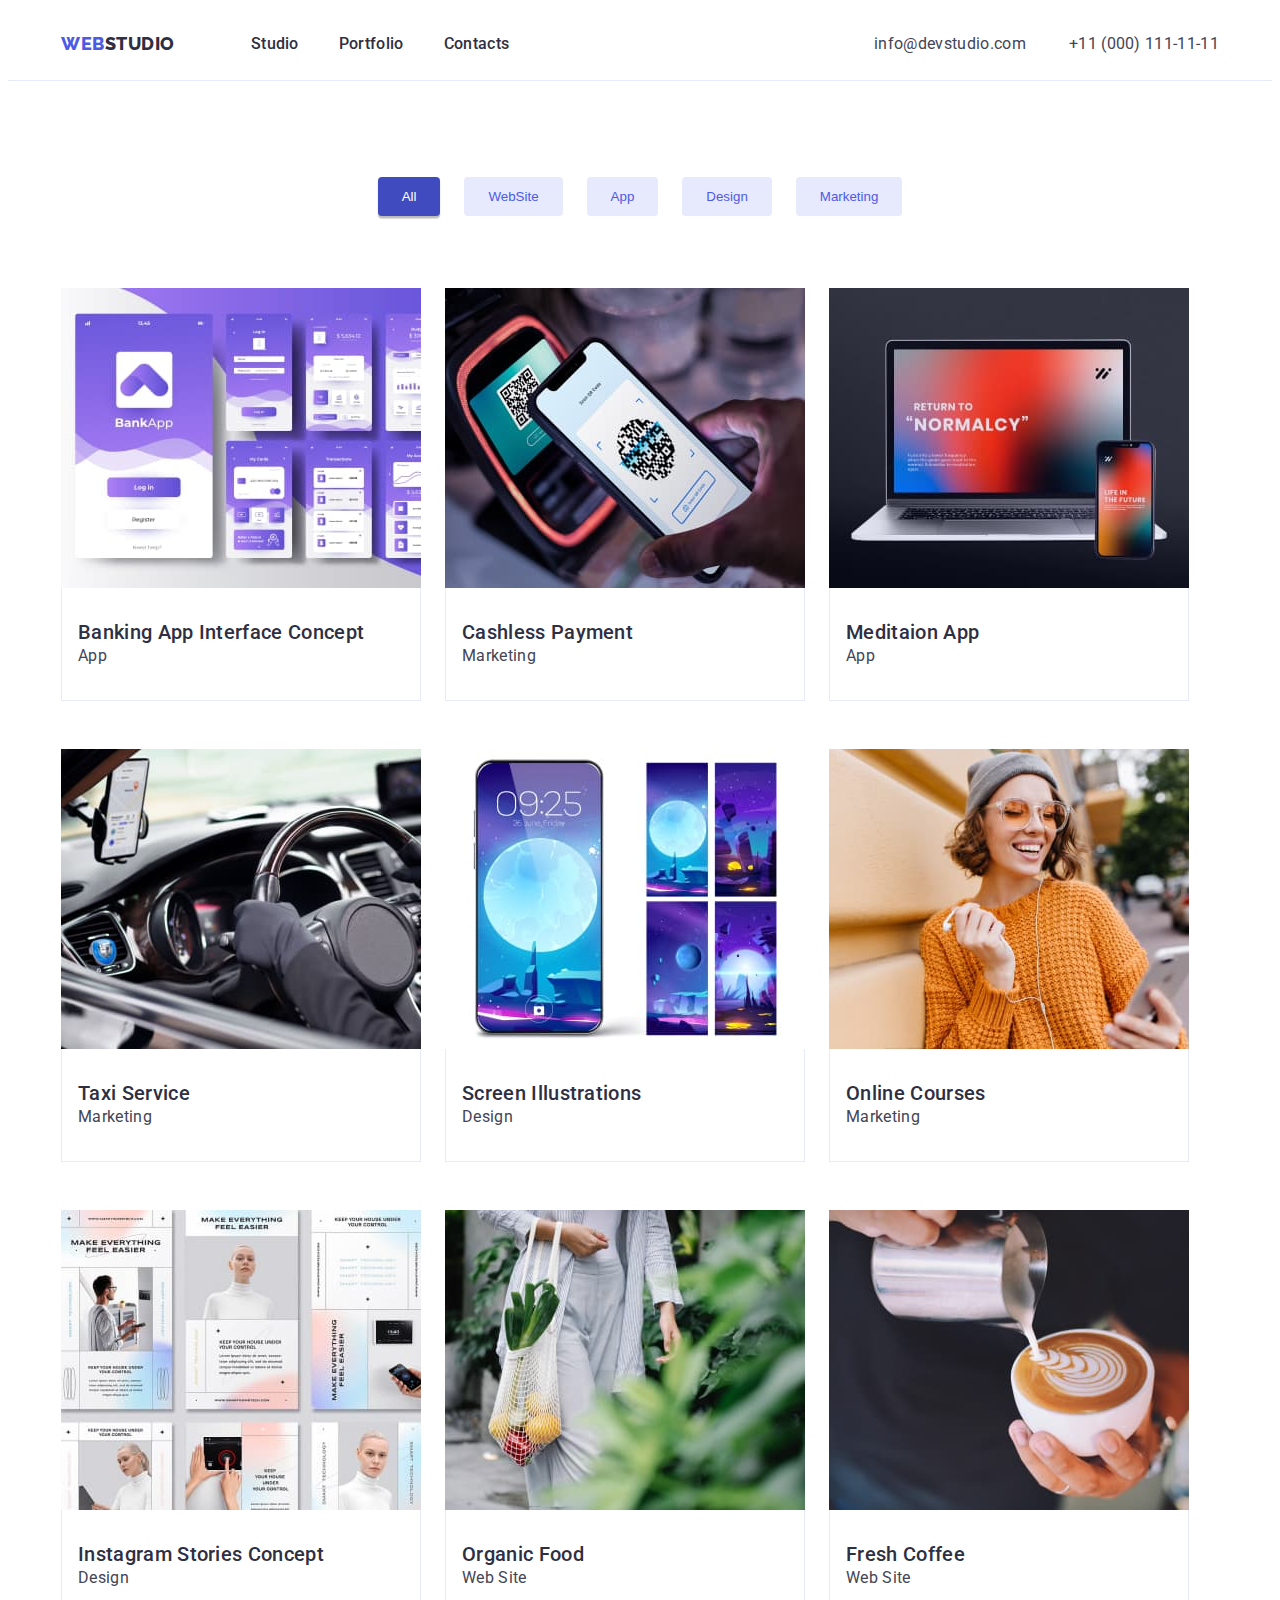
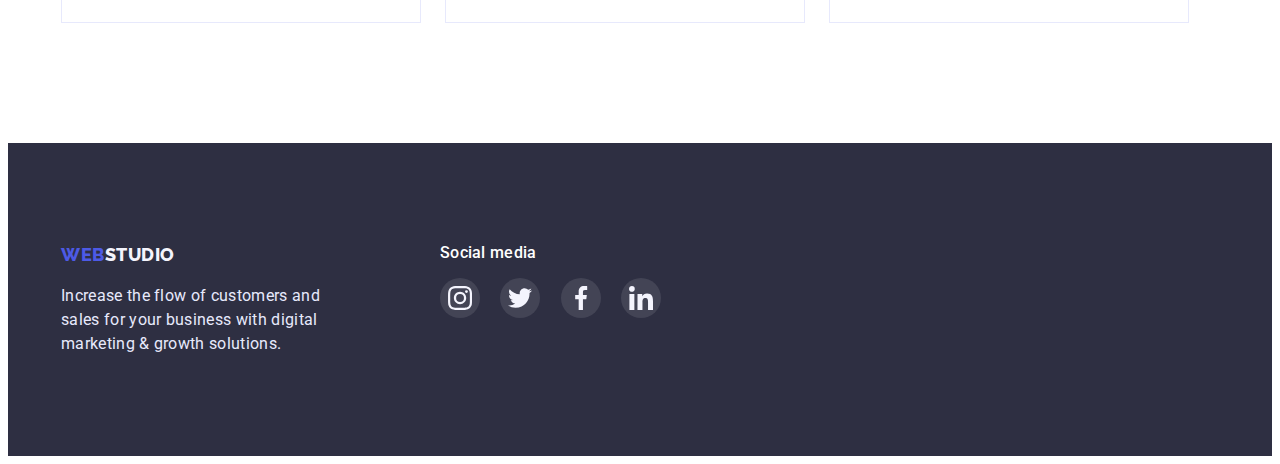
==== portfolio.html @ 83fb2c3f "edit" ====
<!DOCTYPE html>
<html lang="en">
  <head>
    <meta charset="UTF-8" />
    <meta http-equiv="X-UA-Compatible" content="IE=edge" />
    <meta name="viewport" content="width=device-width, initial-scale=1.0" />
    <title>Document</title>
    <link
      href="https://fonts.googleapis.com/css2?family=Raleway:wght@800&family=Roboto:wght@400;500;700;900&display=swap"
      rel="stylesheet"
    />
    <link
      rel="stylesheet"
      href="https://cdnjs.cloudflare.com/ajax/libs/modern-normalize/1.1.0/modern-normalize.min.css"
      integrity="sha512-wpPYUAdjBVSE4KJnH1VR1HeZfpl1ub8YT/NKx4PuQ5NmX2tKuGu6U/JRp5y+Y8XG2tV+wKQpNHVUX03MfMFn9Q=="
      crossorigin="anonymous"
      referrerpolicy="no-referrer"
    />
    <link rel="stylesheet" href="./css/style.css" />
  </head>

  <body>
    <!-- header -->
    <header class="head">
      <div class="container">
        <div class="header">
          <nav class="header-nav">
            <a href="./index.html" class="logo link">
              Web<span class="logo span">Studio</span>
            </a>
            <ul class="site-nav list">
              <li class="item">
                <a href=".index/html" class="nav link">Studio</a>
              </li>
              <li class="item">
                <a href="./portfolio.html" class="nav link">Portfolio</a>
              </li>
              <li class="item"><a href="" class="nav link">Contacts</a></li>
            </ul>
          </nav>
          <ul class="header-address list">
            <li class="item">
              <a href="mailto:info@devstudio.com" class="info link">
                info@devstudio.com</a
              >
            </li>
            <li class="item">
              <a href="tel:+11000111-11-11" class="info link">
                +11 (000) 111-11-11</a
              >
            </li>
          </ul>
        </div>
      </div>
    </header>
    <!-- main -->
    <main>
      <section class="portfolio">
        <div class="container">
          <h1 hidden>Portfolio</h1>
          <ul class="filter list">
            <li class="item">
              <button type="button" class="button-hover btn">All</button>
            </li>
            <li class="item">
              <button type="button" class="button btn">WebSite</button>
            </li>
            <li class="item">
              <button type="button" class="button btn">App</button>
            </li>
            <li class="item">
              <button type="button" class="button btn">Design</button>
            </li>
            <li class="item">
              <button type="button" class="button btn">Marketing</button>
            </li>
          </ul>
          <ul class="card-set list">
            <li>
              <a href="" class="cards-block link">
                <img
                  class="card-thumbs"
                  src="./portfolio/banking-app-interface-concept.jpg"
                  width="360"
                  height="300"
                  alt="Banking App Interface Concept"
                />
                <div class="cards-text">
                  <h2 class="cards">Banking App Interface Concept</h2>
                  <p>App</p>
                </div>
              </a>
            </li>
            <li>
              <a href="" class="cards-block link">
                <img
                  class="card-thumbs"
                  src="./portfolio/cashless-payment.jpg"
                  width="360"
                  height="300"
                  alt="Cashless Payment"
                />
                <div class="cards-text">
                  <h2 class="cards">Cashless Payment</h2>
                  <p>Marketing</p>
                </div>
              </a>
            </li>
            <li>
              <a href="" class="cards-block link">
                <img
                  class="card-thumbs"
                  src="./portfolio/meditaion-app.jpg"
                  width="360"
                  height="300"
                  alt="Meditaion App"
                />
                <div class="cards-text">
                  <h2 class="cards">Meditaion App</h2>
                  <p>App</p>
                </div>
              </a>
            </li>
            <li>
              <a href="" class="cards-block link">
                <img
                  class="card-thumbs"
                  src="./portfolio/taxi-service.jpg"
                  width="360"
                  height="300"
                  alt="Taxi Service"
                />
                <div class="cards-text">
                  <h2 class="cards">Taxi Service</h2>
                  <p>Marketing</p>
                </div>
              </a>
            </li>
            <li>
              <a href="" class="cards-block link">
                <img
                  class="card-thumbs"
                  src="./portfolio/screen-illustrations.jpg"
                  width="360"
                  height="300"
                  alt="Screen Illustrations"
                />
                <div class="cards-text">
                  <h2 class="cards">Screen Illustrations</h2>
                  <p>Design</p>
                </div>
              </a>
            </li>
            <li>
              <a href="" class="cards-block link">
                <img
                  class="card-thumbs"
                  src="./portfolio/online-courses.jpg"
                  width="360"
                  height="300"
                  alt="Online Courses"
                />
                <div class="cards-text">
                  <h2 class="cards">Online Courses</h2>
                  <p>Marketing</p>
                </div>
              </a>
            </li>
            <li>
              <a href="" class="cards-block link">
                <img
                  class="card-thumbs"
                  src="./portfolio/instagram-stories-concept.jpg"
                  width="360"
                  height="300"
                  alt="Instagram Stories Concept"
                />
                <div class="cards-text">
                  <h2 class="cards">Instagram Stories Concept</h2>
                  <p>Design</p>
                </div>
              </a>
            </li>
            <li>
              <a href="" class="cards-block link">
                <img
                  class="card-thumbs"
                  src="./portfolio/organic-food.jpg"
                  width="360"
                  height="300"
                  alt="Organic Food"
                />
                <div class="cards-text">
                  <h2 class="cards">Organic Food</h2>
                  <p>Web Site</p>
                </div>
              </a>
            </li>
            <li>
              <a href="" class="cards-block link">
                <img
                  class="card-thumbs"
                  src="./portfolio/fresh-coffee.jpg"
                  width="360"
                  height="300"
                  alt="Fresh Coffee"
                />
                <div class="cards-text">
                  <h2 class="cards">Fresh Coffee</h2>
                  <p>Web Site</p>
                </div>
              </a>
            </li>
          </ul>
        </div>
      </section>
    </main>
    <!-- footer -->
    <footer class="footer">
      <div class="container">
        <ul class="footer-block list">
          <li>
            <a href="./index.html" class="logo link">
              Web<span class="logo footer-span">Studio</span>
            </a>
            <p class="footer-text">
              Increase the flow of customers and <br />
              sales for your business with digital <br />marketing & growth
              solutions.
            </p>
          </li>
          <li class="footer-icons-item">
            <h3 class="footer-h3 subtitle">Social media</h3>
            <a href="" class="foot-icon link">
              <svg width="24" height="24" class="icon">
                <use href="./images/symbol-defs.svg#icon-instagram"></use>
              </svg>
            </a>
            <a href="" class="foot-icon link">
              <svg width="24" height="24" class="icon">
                <use href="./images/symbol-defs.svg#icon-twitter"></use>
              </svg>
            </a>
            <a href="" class="foot-icon link">
              <svg width="24" height="24" class="icon">
                <use href="./images/symbol-defs.svg#icon-facebook"></use>
              </svg>
            </a>
            <a href="" class="foot-icon link">
              <svg width="24" height="24" class="icon">
                <use href="./images/symbol-defs.svg#icon-linkedin"></use>
              </svg>
            </a>
          </li>
        </ul>
      </div>
    </footer>
  </body>
</html>
---- css/style.css ----
:root {
    /* CTAs Focused Active states Links */
    --primary-brand-color: #4D5AE5;
    /* pressed state */
    --pressed-state: #404BBF;
    /*Overlays Shadows Headings*/
    --dark: #2E2F42;
    /* Valid fields Success messages */
    --success: #31D0AA;
    /*Body text*/
    --body-text-color: #434455;
    /* Helper text Deemphasized text */
    --Subtle Text: #8E8F99;
    /* Accent */
    /* cornflower */
    --Accent: #E7E9FC;
    /* Light */
    /* CLOUD */
    --light: #F4F4FD;
    /* LIGHT SLATE */
    --light-slate: #8E8F99;
    /* success */
    --success: #31D0AA;
    /* white */
    --white: #ffffff;
    /* universal margin 24px */
    --uni-gap: 24px;
    /* margin sections */
    --section-gap: 120px;
    /* padding 72 */
    --uni-padding: 72px;
}

body {
    font-family: 'Roboto', system-ui, -apple-system, BlinkMacSystemFont, 'Segoe UI', Roboto, Oxygen, Ubuntu, Cantarell, 'Open Sans', 'Helvetica Neue', sans-serif;
    color: var(--body-text-color);
    font-style: normal;
    font-weight: 400;
    font-size: 16px;
    line-height: 1.5;
    letter-spacing: 0.02em;
    background: var(--white);

}

.list {
    list-style: none;
}

.btn {
    cursor: pointer;
    border: none;
}

.link {
    text-decoration: none;
}

.container {
    width: 1158px;
    margin-left: auto;
    margin-right: auto;
    padding-left: 15px;
    padding-right: 15px;
}

h1,
h2,
h3,
h4,
h5,
h6,
p,
ul {
    padding: 0;
    margin: 0;
}

.section {
    padding-top: var(--section-gap);
}

.visually-hidden {
    position: absolute;
    width: 1px;
    height: 1px;
    margin: -1px;
    border: 0;
    padding: 0;
    white-space: nowrap;
    clip-path: inset(100%);
    clip: rect(0 0 0 0);
    overflow: hidden;
}

/* logo */
.logo {
    font-family: 'Raleway';
    font-style: normal;
    font-weight: 800;
    font-size: 18px;
    line-height: 1.3;
    color: var(--primary-brand-color);
    text-transform: uppercase;
    letter-spacing: 0.03em;
    padding-top: var(--uni-gap);
    padding-bottom: var(--uni-gap);
}

.logo.span {
    color: var(--dark);
}

/* header */
.head {
    border-bottom: 1px solid var(--Accent);
}

.header {
    display: flex;
    align-items: center;
    justify-content: space-between;
}

.header-nav {
    display: flex;
}

.site-nav {
    display: flex;
    margin-left: 76px;
}

.site-nav .nav {
    color: var(--dark);
    font-weight: 500;
    display: block;
    padding-top: var(--uni-gap);
    padding-bottom: var(--uni-gap);

}

.site-nav .nav:hover,
.site-nav .nav:focus {
    color: var(--primary-brand-color);
}

.site-nav .item+.item,
.header-address .item+.item {
    margin-left: 40px;
}

.header-address {
    display: flex;
    margin-left: auto;

}

.header-address .info {
    color: var(--body-text-color);
    display: block;
    padding-top: var(--uni-gap);
    padding-bottom: var(--uni-gap);
    margin-left: 3px;
}

.header-address .info:hover,
.info:focus {
    color: var(--primary-brand-color);
}

/* hero */
.hero {
    background: var(--dark);
    text-align: center;
    padding-top: 188px;
    padding-bottom: 188px;
    background-repeat: no-repeat;
    background-image: linear-gradient(0deg, rgba(46, 47, 66, 0.7) 0%, rgba(46, 47, 66, 0.7) 100%),
        url(../images/group-people-working.jpg);
    background-position: center;
    background-size: contain;
}

/* hero button */

.order {
    font-family: inherit;
    color: var(--white);
    background-color: var(--primary-brand-color);
    padding: 16px 32px;
    margin-top: 48px;
    box-shadow: 0px 4px 4px rgba(0, 0, 0, 0.15);
    border-radius: 4px;
}

.order:hover,
.orfer:focus {
    background-color: var(--pressed-state);
}

.hero-title {
    color: var(--white);
    font-weight: 700;
    font-size: 56px;
    line-height: 1.2;
    text-align: center;
}

/* h2 */
.title {
    font-weight: 700;
    font-size: 36px;
    line-height: 1.1;
}

/* h3 */
.subtitle {
    color: var(--dark);
    font-weight: 500;
    font-size: 20px;
    line-height: 1.2;
}

/* section benefits */

.benefits {
    display: flex;
}

.benefits .item+.item,
.works .item+.item,
.team .item+.item {
    margin-left: var(--uni-gap);
}

.item-pics {
    display: block;
}

.benefits-text {
    margin-top: 8px;
}

.bg-icon {
    background-color: var(--Accent);
    border-radius: 4px;
    padding-top: var(--uni-gap);
    padding-bottom: var(--uni-gap);
    text-align: center;
    margin-bottom: 8px;
}



/* section works */
.section.features {
    padding-bottom: var(--section-gap);
}

.doing {
    text-align: center;
}

.works {
    display: flex;
    margin-top: var(--uni-padding);
}

/* section team list*/

.sec-team {
    background: var(--light);
}

.team-list {
    text-align: center;
    padding-bottom: var(--section-gap);
}

.team {
    display: flex;
    margin-top: var(--uni-padding);
}

.team .item {
    box-shadow: 0px 1px 6px rgba(46, 47, 66, 0.08), 0px 1px 1px rgba(46, 47, 66, 0.16), 0px 2px 1px rgba(46, 47, 66, 0.08);
    border-radius: 0px 0px 4px 4px;
}

.team-card {
    background-color: var(--white);
    text-align: center;
    padding-top: 16px;
    padding-bottom: 16px;
}

.team .txt {
    padding-top: 8px;
    padding-bottom: 8px;
}

.team-icon-list {
    display: flex;
    justify-content: center;
}

.team-icon-list .item-icon+.item-icon {
    margin-left: var(--uni-gap);
}

.team-icon {
    display: inline-block;
    padding: 12px;
    background-color: var(--primary-brand-color);
    border-radius: 50%;
}

.team-icon:hover,
.team-icon:focus {
    background-color: var(--pressed-state);
}

.icon {
    display: block;
}

/* customers */
.section-customers {
    padding-bottom: var(--section-gap);
}

.clients {
    text-align: center;
}

.clients-list {
    display: flex;
    justify-content: space-evenly;
    margin-top: var(--uni-padding);
}

.client-item {
    display: block;
    border: 1px solid var(--light-slate);
    border-radius: 4px;
    padding: 16px 32px;
}

.client-item:hover,
.client-item:focus {
    border-color: var(--pressed-state);
}


.client-icon {
    fill: var(--light-slate);
}

.client-icon:hover,
.client-icon:focus {
    fill: var(--pressed-state);
}

/* footer */

.footer {
    background: var(--dark);
    color: var(--Accent);
    padding-bottom: 100px;
    padding-top: 100px;
}

.logo.footer-span {
    color: var(--light);
}

.footer-text {
    margin-top: 16px;
}

.footer-h3 {
    font-size: 16px;
    color: var(--white);
    margin-bottom: 16px;
}

.footer-block {
    display: flex;
}

.footer-icons-item {
    padding-left: 120px;
}

.foot-icon {
    display: inline-block;
    padding: 8px;
    background-color: var(--body-text-color);
    border-radius: 50%;
    margin-right: 16px;
}

.foot-icon:hover,
.foot-icon:focus {
    background-color: var(--success);
}

.foot-icon:last-child {
    margin-right: 0;
}

/* portfolio */
.portfolio {
    padding-top: 96px;
    padding-bottom: var(--section-gap);
}

.filter {
    font-family: inherit;
    font-weight: 500;
    letter-spacing: 0.04em;

    display: flex;
    justify-content: center;
    margin-bottom: var(--uni-padding);
}

.filter .item+.item {
    margin-left: var(--uni-gap);
}

.filter .button {
    color: var(--primary-brand-color);
    background-color: var(--Accent);
    border-radius: 4px;
    padding: 12px 24px;
}

.filter .button-hover {
    border-radius: 4px;
    padding: 12px 24px;
    color: var(--white);
    background-color: var(--pressed-state);
    box-shadow: 0px 3px 1px rgba(0, 0, 0, 0.1), 0px 2px 1px rgba(0, 0, 0, 0.08), 0px 2px 2px rgba(0, 0, 0, 0.12);
    border-radius: 4px;
}

.filter .button:hover,
.filter .button:focus {
    color: var(--white);
    background-color: var(--pressed-state);
    box-shadow: 0px 3px 1px rgba(0, 0, 0, 0.1), 0px 2px 1px rgba(0, 0, 0, 0.08), 0px 2px 2px rgba(0, 0, 0, 0.12);
    border-radius: 4px;
}

/* cards portfolio */
.card-set {
    display: flex;
    flex-wrap: wrap;
    row-gap: 48px;
    column-gap: var(--uni-gap);
}

.cards-block:hover,
.cards-block:focus {
    display: block;
    box-shadow: 0px 1px 6px rgba(46, 47, 66, 0.08);
}


.card-thumbs {
    display: block;
    max-width: 100%;
}

.cards-text {
    color: var(--body-text-color);
    border: 1px solid var(--Accent);
    border-top: transparent;
    padding-top: 32px;
    padding-bottom: 32px;
    padding-left: 16px;
    padding-right: 16px;
    display: flex;
    flex-direction: column;

}

.cards {
    color: var(--dark);
    font-weight: 500;
    font-size: 20px;
    line-height: 1.2;
}
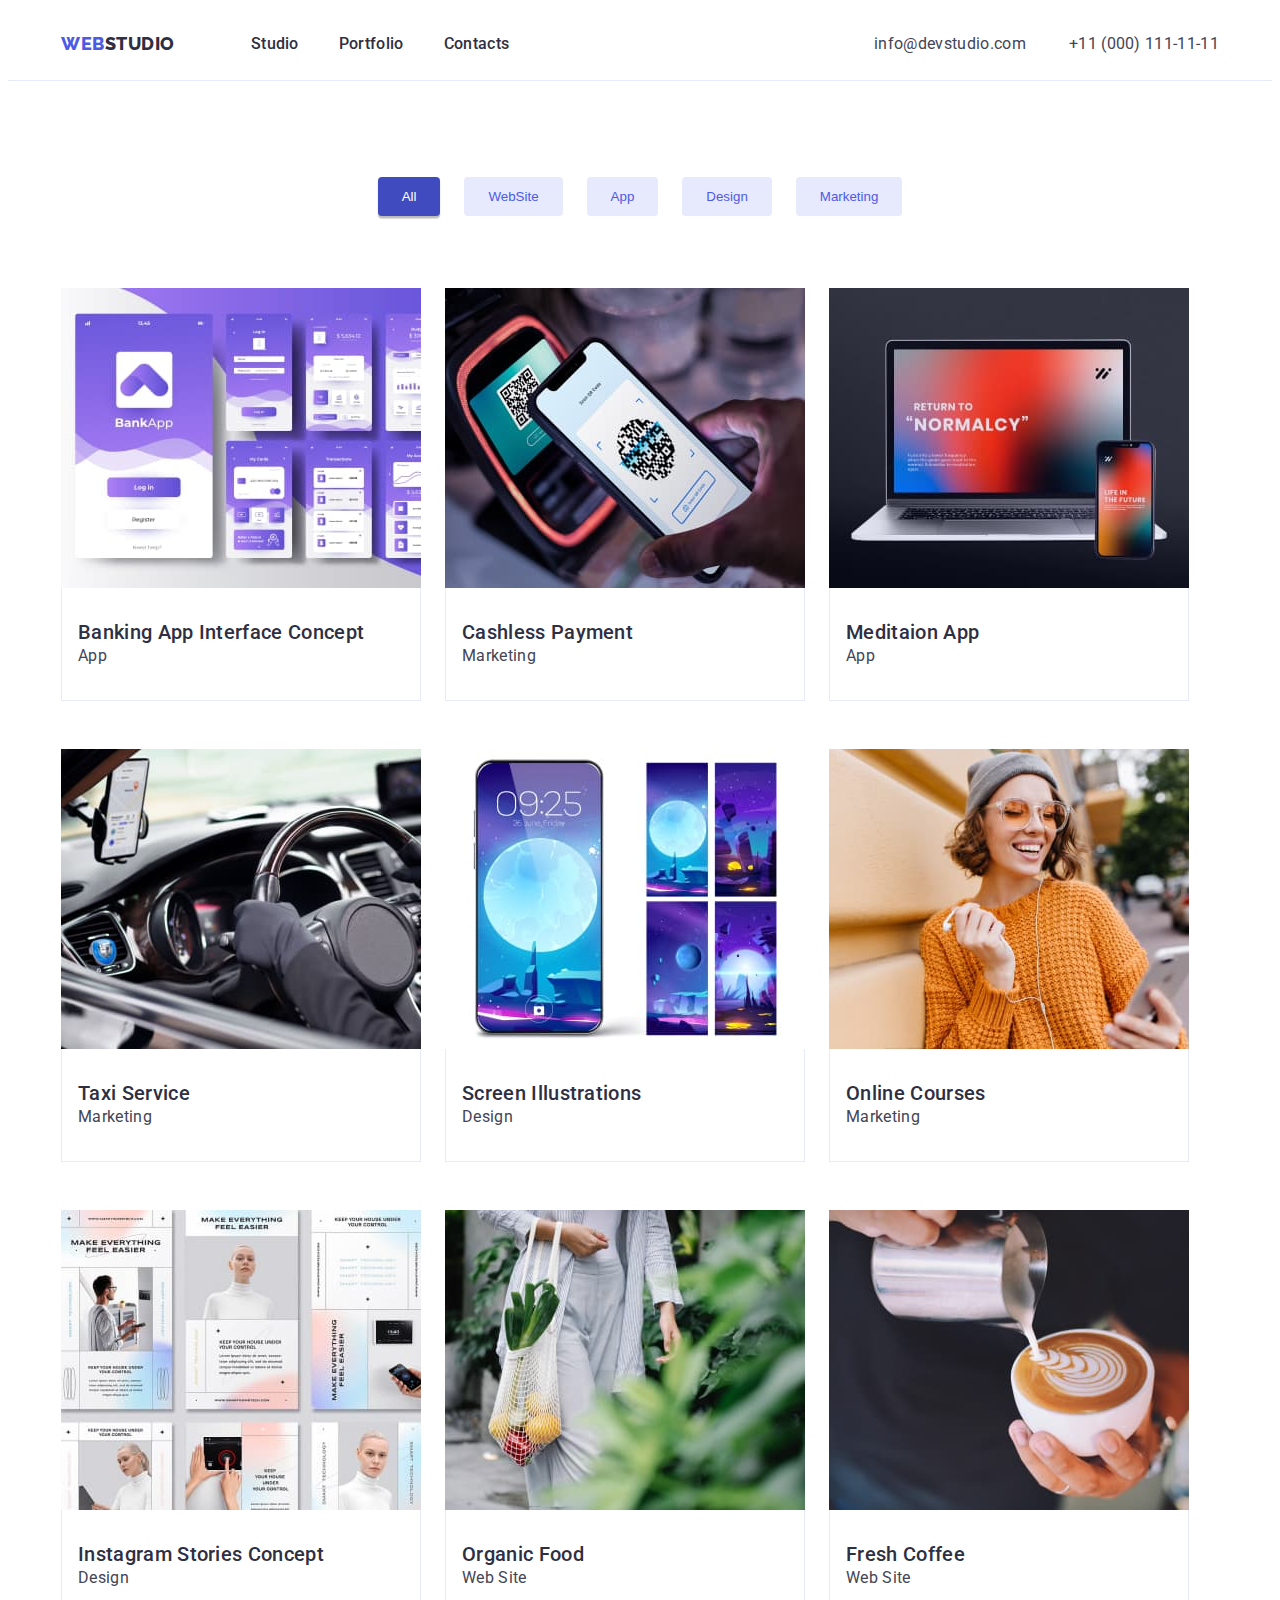
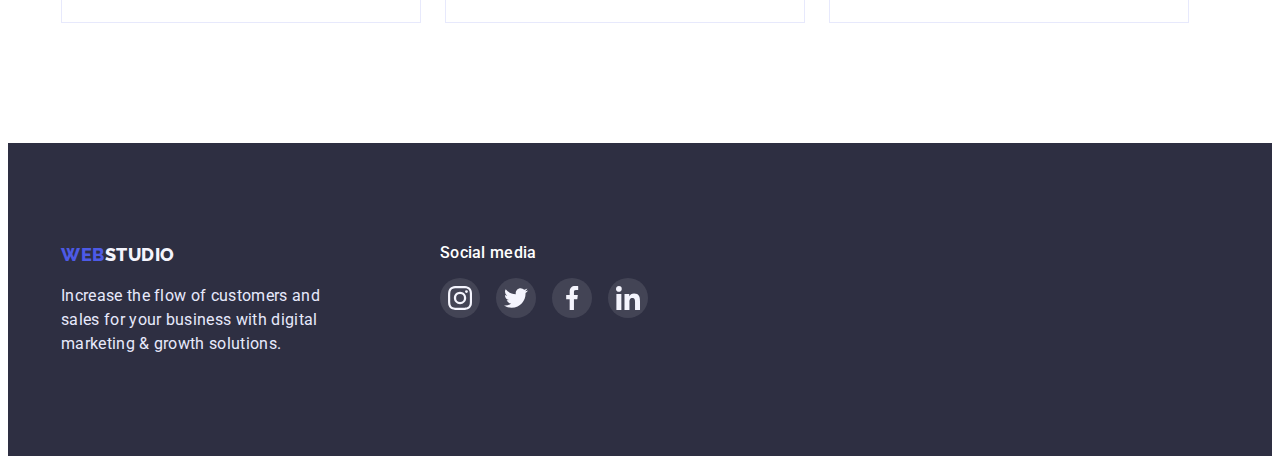
==== commit fc6adcd9: "dz_edit" ====
--- a/portfolio.html
+++ b/portfolio.html
@@ -30,7 +30,7 @@
             </a>
             <ul class="site-nav list">
               <li class="item">
-                <a href=".index/html" class="nav link">Studio</a>
+                <a href="./index.html" class="nav link">Studio</a>
               </li>
               <li class="item">
                 <a href="./portfolio.html" class="nav link">Portfolio</a>
@@ -229,28 +229,38 @@
               solutions.
             </p>
           </li>
-          <li class="footer-icons-item">
+          <li class="footer-icons-items">
             <h3 class="footer-h3 subtitle">Social media</h3>
-            <a href="" class="foot-icon link">
-              <svg width="24" height="24" class="icon">
-                <use href="./images/symbol-defs.svg#icon-instagram"></use>
-              </svg>
-            </a>
-            <a href="" class="foot-icon link">
-              <svg width="24" height="24" class="icon">
-                <use href="./images/symbol-defs.svg#icon-twitter"></use>
-              </svg>
-            </a>
-            <a href="" class="foot-icon link">
-              <svg width="24" height="24" class="icon">
-                <use href="./images/symbol-defs.svg#icon-facebook"></use>
-              </svg>
-            </a>
-            <a href="" class="foot-icon link">
-              <svg width="24" height="24" class="icon">
-                <use href="./images/symbol-defs.svg#icon-linkedin"></use>
-              </svg>
-            </a>
+            <ul class="foot-icon-list list">
+              <li>
+                <a href="" class="foot-icon link">
+                  <svg width="24" height="24" class="icon">
+                    <use href="./images/symbol-defs.svg#icon-instagram"></use>
+                  </svg>
+                </a>
+              </li>
+              <li>
+                <a href="" class="foot-icon link">
+                  <svg width="24" height="24" class="icon">
+                    <use href="./images/symbol-defs.svg#icon-twitter"></use>
+                  </svg>
+                </a>
+              </li>
+              <li>
+                <a href="" class="foot-icon link">
+                  <svg width="24" height="24" class="icon">
+                    <use href="./images/symbol-defs.svg#icon-facebook"></use>
+                  </svg>
+                </a>
+              </li>
+              <li>
+                <a href="" class="foot-icon link">
+                  <svg width="24" height="24" class="icon">
+                    <use href="./images/symbol-defs.svg#icon-linkedin"></use>
+                  </svg>
+                </a>
+              </li>
+            </ul>
           </li>
         </ul>
       </div>
--- a/css/style.css
+++ b/css/style.css
@@ -172,14 +172,20 @@
 /* hero */
 .hero {
     background: var(--dark);
-    text-align: center;
-    padding-top: 188px;
-    padding-bottom: 188px;
+}
+
+.hero-wrapper {
+    margin-left: auto;
+    margin-right: auto;
     background-repeat: no-repeat;
     background-image: linear-gradient(0deg, rgba(46, 47, 66, 0.7) 0%, rgba(46, 47, 66, 0.7) 100%),
         url(../images/group-people-working.jpg);
     background-position: center;
-    background-size: contain;
+    background-size: cover;
+    max-width: 1440px;
+    text-align: center;
+    padding-top: 188px;
+    padding-bottom: 188px;
 }
 
 /* hero button */
@@ -226,20 +232,11 @@
 
 .benefits {
     display: flex;
-}
-
-.benefits .item+.item,
-.works .item+.item,
-.team .item+.item {
-    margin-left: var(--uni-gap);
-}
-
-.item-pics {
-    display: block;
-}
-
-.benefits-text {
-    margin-top: 8px;
+    gap: var(--uni-gap);
+}
+
+.benefits-sub {
+    margin-bottom: 8px;
 }
 
 .bg-icon {
@@ -251,9 +248,8 @@
     margin-bottom: 8px;
 }
 
-
-
 /* section works */
+
 .section.features {
     padding-bottom: var(--section-gap);
 }
@@ -267,6 +263,14 @@
     margin-top: var(--uni-padding);
 }
 
+.works .item+.item {
+    margin-left: var(--uni-gap);
+}
+
+.item-pics {
+    display: block;
+}
+
 /* section team list*/
 
 .sec-team {
@@ -281,6 +285,7 @@
 .team {
     display: flex;
     margin-top: var(--uni-padding);
+    gap: var(--uni-gap);
 }
 
 .team .item {
@@ -303,10 +308,7 @@
 .team-icon-list {
     display: flex;
     justify-content: center;
-}
-
-.team-icon-list .item-icon+.item-icon {
-    margin-left: var(--uni-gap);
+    gap: var(--uni-gap);
 }
 
 .team-icon {
@@ -326,6 +328,7 @@
 }
 
 /* customers */
+
 .section-customers {
     padding-bottom: var(--section-gap);
 }
@@ -336,30 +339,26 @@
 
 .clients-list {
     display: flex;
-    justify-content: space-evenly;
     margin-top: var(--uni-padding);
+    gap: var(--uni-gap);
 }
 
 .client-item {
     display: block;
     border: 1px solid var(--light-slate);
     border-radius: 4px;
-    padding: 16px 32px;
+    padding: 16px 31px;
+    color: var(--light-slate);
 }
 
 .client-item:hover,
 .client-item:focus {
     border-color: var(--pressed-state);
-}
-
+    color: var(--pressed-state);
+}
 
 .client-icon {
-    fill: var(--light-slate);
-}
-
-.client-icon:hover,
-.client-icon:focus {
-    fill: var(--pressed-state);
+    fill: currentColor;
 }
 
 /* footer */
@@ -389,8 +388,14 @@
     display: flex;
 }
 
-.footer-icons-item {
-    padding-left: 120px;
+.footer-icons-items {
+    margin-left: 120px;
+}
+
+.foot-icon-list {
+    display: flex;
+    gap: 16px;
+    align-items: center;
 }
 
 .foot-icon {
@@ -398,16 +403,11 @@
     padding: 8px;
     background-color: var(--body-text-color);
     border-radius: 50%;
-    margin-right: 16px;
 }
 
 .foot-icon:hover,
 .foot-icon:focus {
     background-color: var(--success);
-}
-
-.foot-icon:last-child {
-    margin-right: 0;
 }
 
 /* portfolio */
